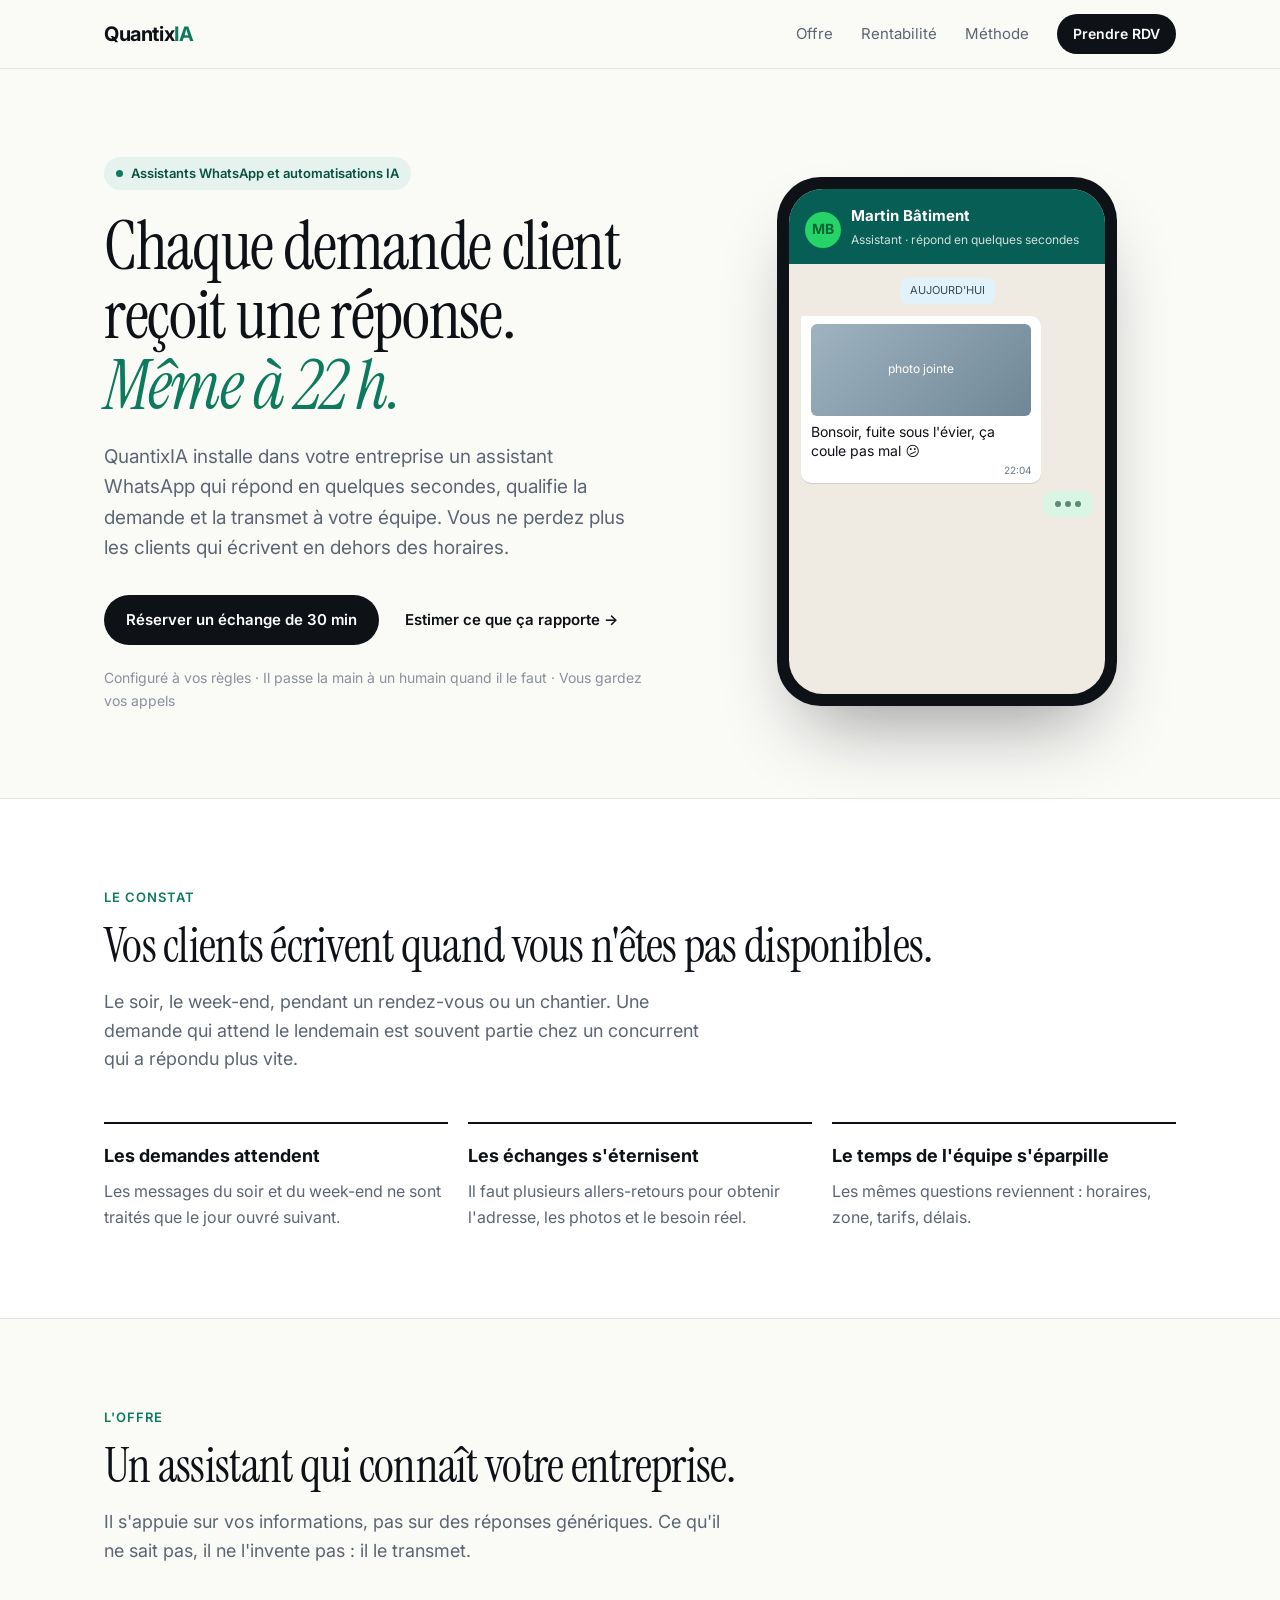
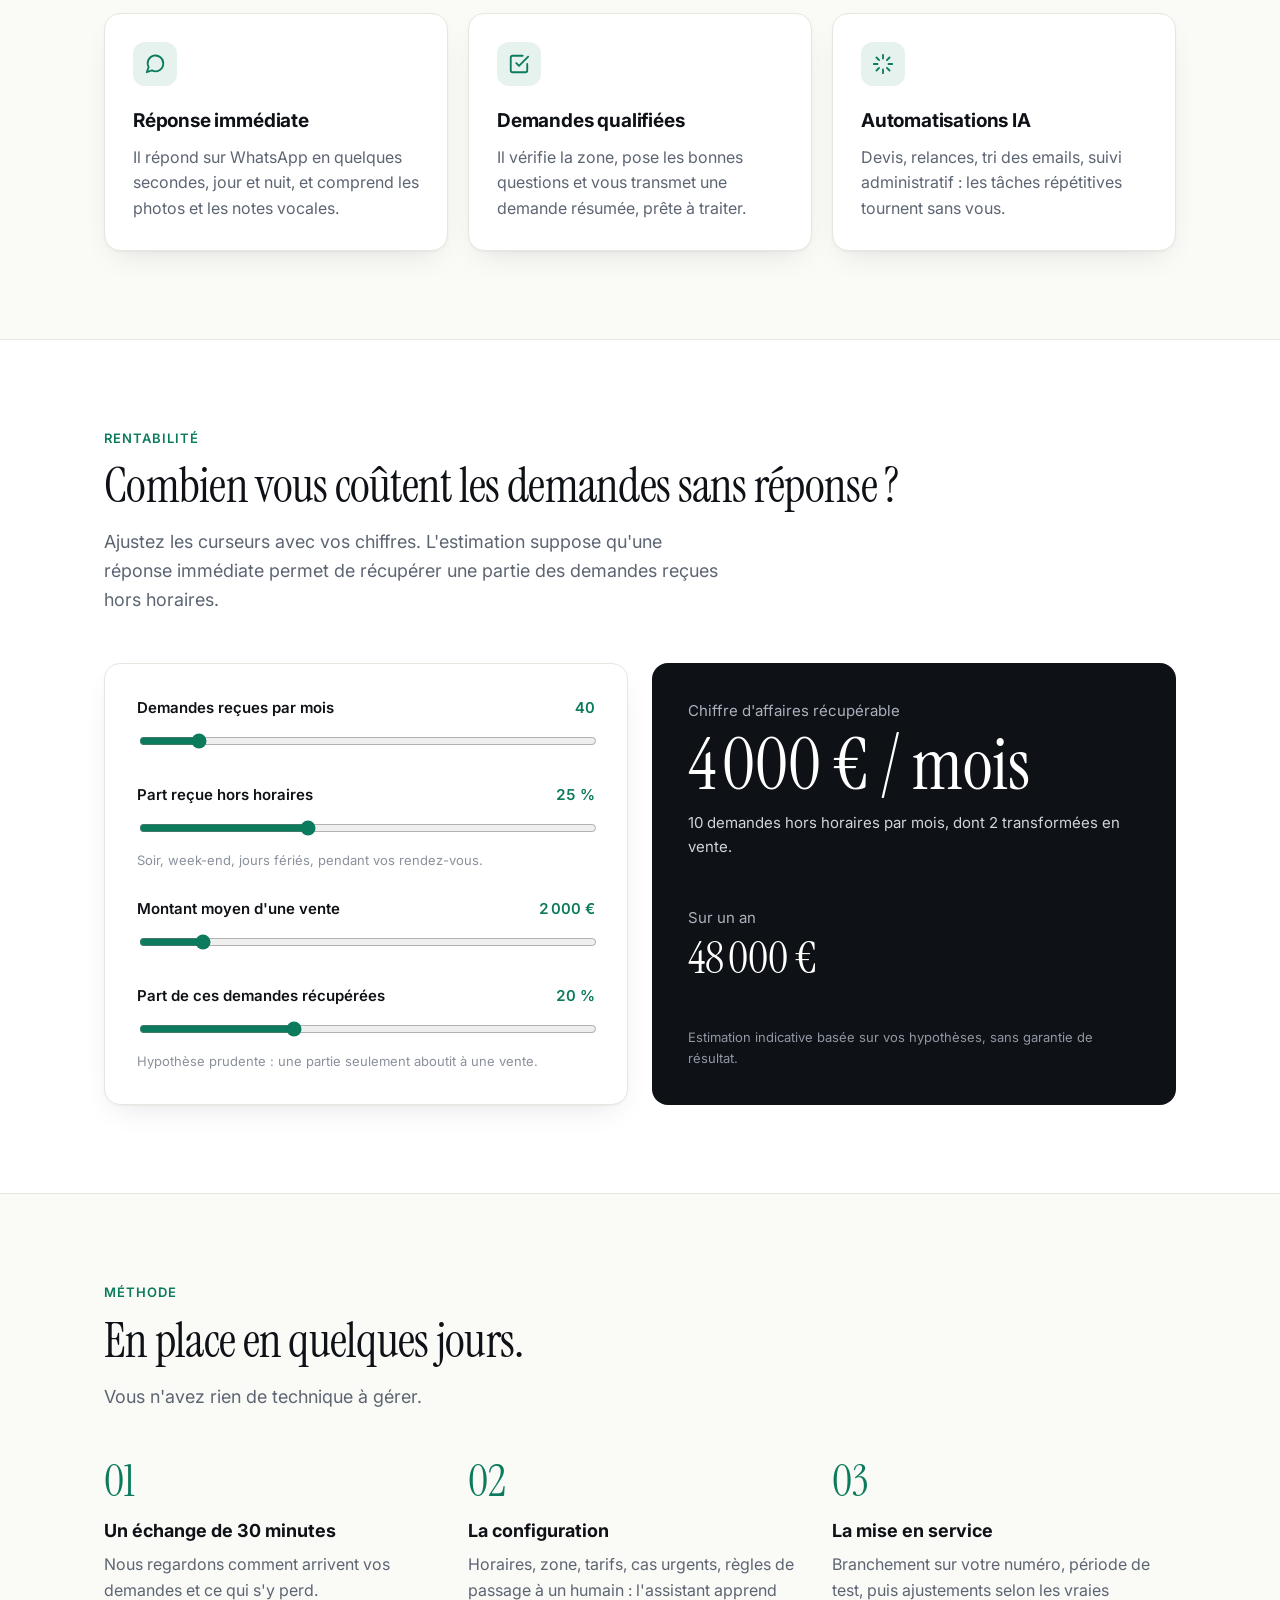
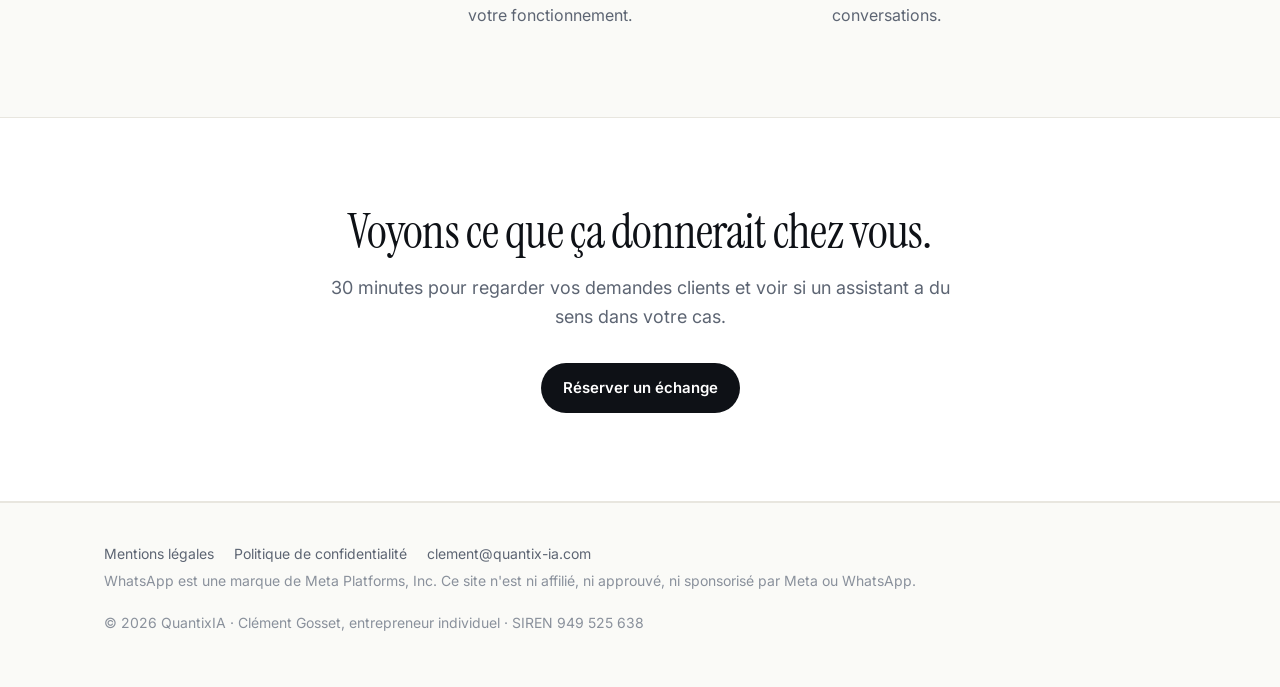
==== index.html @ ec6bc1fe "Site vitrine QuantixIA Co-Authored-By: Claude Opus 5.5 <noreply@anthropic.com>" ====
<!doctype html>
<html lang="fr">
<head>
  <meta charset="utf-8">
  <meta name="viewport" content="width=device-width, initial-scale=1">
  <title>QuantixIA · Assistants WhatsApp et automatisations IA pour PME</title>
  <meta name="description" content="QuantixIA installe dans les PME des assistants WhatsApp et des automatisations IA : réponse immédiate aux clients, qualification des demandes, transmission à votre équipe.">
  <link rel="preconnect" href="https://fonts.googleapis.com">
  <link rel="preconnect" href="https://fonts.gstatic.com" crossorigin>
  <link href="https://fonts.googleapis.com/css2?family=Inter:wght@400;500;600;700&family=Instrument+Serif:ital@0;1&display=swap" rel="stylesheet">
  <link rel="stylesheet" href="style.css">
</head>
<body>
  <header>
    <div class="wrap">
      <a class="logo" href="index.html">Quantix<span>IA</span></a>
      <nav>
        <a href="#offre">Offre</a>
        <a href="#calcul">Rentabilité</a>
        <a href="#methode">Méthode</a>
        <a class="btn small rdv" href="https://calendly.com/clement-quantix-ia/30min" target="_blank" rel="noopener">Prendre RDV</a>
      </nav>
    </div>
  </header>

  <main>
    <section class="hero">
      <div class="wrap">
        <div>
          <span class="eyebrow">Assistants WhatsApp et automatisations IA</span>
          <h1>Chaque demande client reçoit une réponse. <em>Même à 22 h.</em></h1>
          <p class="lead">QuantixIA installe dans votre entreprise un assistant WhatsApp qui répond en quelques secondes, qualifie la demande et la transmet à votre équipe. Vous ne perdez plus les clients qui écrivent en dehors des horaires.</p>
          <div class="cta-row">
            <a class="btn rdv" href="https://calendly.com/clement-quantix-ia/30min" target="_blank" rel="noopener">Réserver un échange de 30 min</a>
            <a class="btn-ghost" href="#calcul">Estimer ce que ça rapporte →</a>
          </div>
          <p class="reassure">Configuré à vos règles · Il passe la main à un humain quand il le faut · Vous gardez vos appels</p>
        </div>

        <div class="phone" aria-label="Exemple de conversation WhatsApp avec un assistant">
          <div class="screen">
            <div class="chat-head">
              <div class="avatar">MB</div>
              <div><strong>Martin Bâtiment</strong><small>Assistant · répond en quelques secondes</small></div>
            </div>
            <div class="chat" id="chat">
              <span class="day">AUJOURD'HUI</span>
              <div class="msg in photo"><div class="pic">photo jointe</div>Bonsoir, fuite sous l'évier, ça coule pas mal 😕<time>22:04</time></div>
              <div class="msg out">Bonsoir, je m'en occupe. Coupez d'abord l'arrivée d'eau sous l'évier ou au compteur, puis placez un récipient. Dans quelle commune êtes-vous ?<time>22:04</time></div>
              <div class="msg in">Courbevoie<time>22:05</time></div>
              <div class="msg out">C'est bien dans notre zone. D'après la photo, le joint du siphon semble en cause. Je peux vous proposer un passage demain à 8 h 30 ou 14 h, lequel vous convient ?<time>22:05</time></div>
              <div class="msg in">8 h 30 parfait<time>22:06</time></div>
              <div class="msg out">C'est noté pour demain 8 h 30. Le technicien a votre photo et votre adresse. Bonne soirée !<time>22:06</time></div>
              <div class="typing" id="typing"><i></i><i></i><i></i></div>
            </div>
          </div>
        </div>
      </div>
    </section>

    <section class="block alt">
      <div class="wrap">
        <p class="kicker">Le constat</p>
        <h2>Vos clients écrivent quand vous n'êtes pas disponibles.</h2>
        <p class="section-lead">Le soir, le week-end, pendant un rendez-vous ou un chantier. Une demande qui attend le lendemain est souvent partie chez un concurrent qui a répondu plus vite.</p>
        <div class="problem">
          <div><h3>Les demandes attendent</h3><p>Les messages du soir et du week-end ne sont traités que le jour ouvré suivant.</p></div>
          <div><h3>Les échanges s'éternisent</h3><p>Il faut plusieurs allers-retours pour obtenir l'adresse, les photos et le besoin réel.</p></div>
          <div><h3>Le temps de l'équipe s'éparpille</h3><p>Les mêmes questions reviennent : horaires, zone, tarifs, délais.</p></div>
        </div>
      </div>
    </section>

    <section class="block" id="offre">
      <div class="wrap">
        <p class="kicker">L'offre</p>
        <h2>Un assistant qui connaît votre entreprise.</h2>
        <p class="section-lead">Il s'appuie sur vos informations, pas sur des réponses génériques. Ce qu'il ne sait pas, il ne l'invente pas : il le transmet.</p>
        <div class="cards">
          <div class="card">
            <div class="icon"><svg viewBox="0 0 24 24" fill="none" stroke="currentColor" stroke-width="2" stroke-linecap="round" stroke-linejoin="round"><path d="M21 11.5a8.4 8.4 0 0 1-12.4 7.4L3 21l2.1-5.6A8.5 8.5 0 1 1 21 11.5z"/></svg></div>
            <h3>Réponse immédiate</h3>
            <p>Il répond sur WhatsApp en quelques secondes, jour et nuit, et comprend les photos et les notes vocales.</p>
          </div>
          <div class="card">
            <div class="icon"><svg viewBox="0 0 24 24" fill="none" stroke="currentColor" stroke-width="2" stroke-linecap="round" stroke-linejoin="round"><path d="M9 11l3 3L22 4"/><path d="M21 12v7a2 2 0 0 1-2 2H5a2 2 0 0 1-2-2V5a2 2 0 0 1 2-2h11"/></svg></div>
            <h3>Demandes qualifiées</h3>
            <p>Il vérifie la zone, pose les bonnes questions et vous transmet une demande résumée, prête à traiter.</p>
          </div>
          <div class="card">
            <div class="icon"><svg viewBox="0 0 24 24" fill="none" stroke="currentColor" stroke-width="2" stroke-linecap="round" stroke-linejoin="round"><path d="M12 2v4M12 18v4M4.9 4.9l2.8 2.8M16.3 16.3l2.8 2.8M2 12h4M18 12h4M4.9 19.1l2.8-2.8M16.3 7.7l2.8-2.8"/></svg></div>
            <h3>Automatisations IA</h3>
            <p>Devis, relances, tri des emails, suivi administratif : les tâches répétitives tournent sans vous.</p>
          </div>
        </div>
      </div>
    </section>

    <section class="block alt" id="calcul">
      <div class="wrap">
        <p class="kicker">Rentabilité</p>
        <h2>Combien vous coûtent les demandes sans réponse ?</h2>
        <p class="section-lead">Ajustez les curseurs avec vos chiffres. L'estimation suppose qu'une réponse immédiate permet de récupérer une partie des demandes reçues hors horaires.</p>
        <div class="calc">
          <div class="calc-inputs">
            <div class="field">
              <label for="demandes">Demandes reçues par mois <output id="o-demandes"></output></label>
              <input type="range" id="demandes" min="5" max="300" step="5" value="40">
            </div>
            <div class="field">
              <label for="hors">Part reçue hors horaires <output id="o-hors"></output></label>
              <input type="range" id="hors" min="5" max="60" step="5" value="25">
              <small>Soir, week-end, jours fériés, pendant vos rendez-vous.</small>
            </div>
            <div class="field">
              <label for="panier">Montant moyen d'une vente <output id="o-panier"></output></label>
              <input type="range" id="panier" min="100" max="15000" step="100" value="2000">
            </div>
            <div class="field">
              <label for="taux">Part de ces demandes récupérées <output id="o-taux"></output></label>
              <input type="range" id="taux" min="5" max="50" step="5" value="20">
              <small>Hypothèse prudente : une partie seulement aboutit à une vente.</small>
            </div>
          </div>
          <div class="calc-result">
            <div>
              <p class="label">Chiffre d'affaires récupérable</p>
              <div class="big" id="r-ca">0 €</div>
              <p class="detail" id="r-detail"></p>
            </div>
            <div>
              <p class="label">Sur un an</p>
              <div class="big" id="r-an" style="font-size: clamp(34px, 4vw, 44px)">0 €</div>
            </div>
            <p class="note">Estimation indicative basée sur vos hypothèses, sans garantie de résultat.</p>
          </div>
        </div>
      </div>
    </section>

    <section class="block" id="methode">
      <div class="wrap">
        <p class="kicker">Méthode</p>
        <h2>En place en quelques jours.</h2>
        <p class="section-lead">Vous n'avez rien de technique à gérer.</p>
        <div class="steps">
          <div class="step"><h3>Un échange de 30 minutes</h3><p>Nous regardons comment arrivent vos demandes et ce qui s'y perd.</p></div>
          <div class="step"><h3>La configuration</h3><p>Horaires, zone, tarifs, cas urgents, règles de passage à un humain : l'assistant apprend votre fonctionnement.</p></div>
          <div class="step"><h3>La mise en service</h3><p>Branchement sur votre numéro, période de test, puis ajustements selon les vraies conversations.</p></div>
        </div>
      </div>
    </section>

    <section class="block alt final">
      <div class="wrap">
        <h2>Voyons ce que ça donnerait chez vous.</h2>
        <p class="section-lead">30 minutes pour regarder vos demandes clients et voir si un assistant a du sens dans votre cas.</p>
        <a class="btn rdv" href="https://calendly.com/clement-quantix-ia/30min" target="_blank" rel="noopener">Réserver un échange</a>
      </div>
    </section>
  </main>

  <footer>
    <div class="wrap">
      <div>
        <p><a href="mentions-legales.html">Mentions légales</a><a href="politique-de-confidentialite.html">Politique de confidentialité</a><a href="mailto:clement@quantix-ia.com">clement@quantix-ia.com</a></p>
        <p>WhatsApp est une marque de Meta Platforms, Inc. Ce site n'est ni affilié, ni approuvé, ni sponsorisé par Meta ou WhatsApp.</p>
      </div>
      <p>© 2026 QuantixIA · Clément Gosset, entrepreneur individuel · SIREN 949 525 638</p>
    </div>
  </footer>

  <script>
    // Lien de réservation
    const LIEN_RDV = "https://calendly.com/clement-quantix-ia/30min";
    if (LIEN_RDV) document.querySelectorAll(".rdv").forEach(a => { a.href = LIEN_RDV; a.target = "_blank"; a.rel = "noopener"; });

    // Conversation animée dans le téléphone
    const msgs = [...document.querySelectorAll("#chat .msg")];
    const typing = document.getElementById("typing");
    const calme = matchMedia("(prefers-reduced-motion: reduce)").matches;
    if (calme) msgs.forEach(m => m.classList.add("show"));
    else {
      let i = 0;
      const suivant = () => {
        if (i >= msgs.length) { setTimeout(() => { msgs.forEach(m => m.classList.remove("show")); i = 0; setTimeout(suivant, 600); }, 5000); return; }
        const m = msgs[i];
        if (m.classList.contains("out")) {
          m.before(typing); typing.classList.add("show");
          setTimeout(() => { typing.classList.remove("show"); m.classList.add("show"); i++; setTimeout(suivant, 1400); }, 1100);
        } else { m.classList.add("show"); i++; setTimeout(suivant, 1200); }
      };
      setTimeout(suivant, 500);
    }

    // Calculateur de rentabilité
    const euros = n => Math.round(n).toLocaleString("fr-FR") + " €";
    const champs = ["demandes", "hors", "panier", "taux"].map(id => document.getElementById(id));
    const calculer = () => {
      const [d, h, p, t] = champs.map(c => Number(c.value));
      document.getElementById("o-demandes").textContent = d;
      document.getElementById("o-hors").textContent = h + " %";
      document.getElementById("o-panier").textContent = euros(p);
      document.getElementById("o-taux").textContent = t + " %";
      const horsHoraires = d * h / 100;
      const recuperees = horsHoraires * t / 100;
      document.getElementById("r-ca").textContent = euros(recuperees * p) + " / mois";
      document.getElementById("r-an").textContent = euros(recuperees * p * 12);
      document.getElementById("r-detail").textContent =
        `${horsHoraires.toLocaleString("fr-FR", { maximumFractionDigits: 1 })} demandes hors horaires par mois, dont ${recuperees.toLocaleString("fr-FR", { maximumFractionDigits: 1 })} transformées en vente.`;
    };
    champs.forEach(c => c.addEventListener("input", calculer));
    calculer();
  </script>
</body>
</html>
---- style.css ----
:root {
  --bg: #fafaf7;
  --surface: #ffffff;
  --ink: #0e1116;
  --muted: #5d6573;
  --faint: #8a919c;
  --line: #e8e6df;
  --accent: #0c7a5c;
  --accent-ink: #075340;
  --accent-soft: #e6f2ed;
  --bubble-in: #ffffff;
  --bubble-out: #d9f5e3;
  --chat-bg: #efeae2;
  --radius: 16px;
  --shadow: 0 1px 2px rgba(14, 17, 22, .04), 0 12px 32px -12px rgba(14, 17, 22, .12);
}

* { box-sizing: border-box; }
html { scroll-behavior: smooth; }

body {
  margin: 0;
  background: var(--bg);
  color: var(--ink);
  font-family: "Inter", system-ui, -apple-system, "Segoe UI", Roboto, sans-serif;
  font-size: 17px;
  line-height: 1.6;
  -webkit-font-smoothing: antialiased;
}

a { color: var(--accent); }
.wrap { max-width: 1120px; margin: 0 auto; padding: 0 24px; }

/* ---------- En-tête ---------- */
header {
  position: sticky; top: 0; z-index: 10;
  background: rgba(250, 250, 247, .85);
  backdrop-filter: saturate(160%) blur(10px);
  border-bottom: 1px solid var(--line);
}
header .wrap { display: flex; align-items: center; justify-content: space-between; height: 68px; gap: 16px; }
.logo { font-weight: 700; font-size: 20px; letter-spacing: -.02em; color: var(--ink); text-decoration: none; }
.logo span { color: var(--accent); }
nav { display: flex; align-items: center; gap: 28px; }
nav a { color: var(--muted); text-decoration: none; font-size: 15px; }
nav a:hover { color: var(--ink); }

.btn {
  display: inline-flex; align-items: center; gap: 8px;
  background: var(--ink); color: #fff; text-decoration: none;
  padding: 13px 22px; border-radius: 999px; font-weight: 600; font-size: 15px;
  transition: transform .15s ease, background .15s ease;
}
.btn:hover { background: #22272f; transform: translateY(-1px); }
.btn.small { padding: 9px 16px; font-size: 14px; }
nav .btn { color: #fff; }
.btn-ghost {
  display: inline-flex; align-items: center; padding: 13px 18px; color: var(--ink);
  text-decoration: none; font-weight: 600; font-size: 15px;
}
.btn-ghost:hover { color: var(--accent); }

/* ---------- Hero ---------- */
.hero { padding: 88px 0 72px; }
.hero .wrap { display: grid; grid-template-columns: 1.1fr .9fr; gap: 56px; align-items: center; }
.hero .wrap > *, .calc > *, .cards > *, .problem > *, .steps > * { min-width: 0; }
.eyebrow {
  display: inline-flex; align-items: center; gap: 8px;
  background: var(--accent-soft); color: var(--accent-ink);
  font-size: 13px; font-weight: 600; padding: 6px 12px; border-radius: 999px; margin-bottom: 22px;
}
.eyebrow::before { content: ""; width: 7px; height: 7px; border-radius: 50%; background: var(--accent); }
h1 {
  font-family: "Instrument Serif", Georgia, serif; font-weight: 400;
  font-size: clamp(42px, 6vw, 68px); line-height: 1.02; letter-spacing: -.02em; margin: 0 0 22px;
}
h1 em { font-style: italic; color: var(--accent); }
.lead { font-size: 19px; color: var(--muted); max-width: 540px; margin: 0 0 32px; }
.cta-row { display: flex; flex-wrap: wrap; gap: 8px; align-items: center; }
.reassure { margin-top: 22px; font-size: 14px; color: var(--faint); }

/* ---------- Téléphone ---------- */
.phone {
  width: 100%; max-width: 340px; margin: 0 auto;
  background: var(--ink); border-radius: 44px; padding: 12px;
  box-shadow: 0 40px 80px -30px rgba(14, 17, 22, .45);
}
.screen { background: var(--chat-bg); border-radius: 34px; overflow: hidden; }
.chat-head {
  background: #075e54; color: #fff; padding: 18px 16px 12px; display: flex; align-items: center; gap: 10px;
}
.avatar {
  width: 36px; height: 36px; border-radius: 50%; background: #25d366; color: #063;
  display: flex; align-items: center; justify-content: center; font-weight: 700; font-size: 14px;
}
.chat-head strong { display: block; font-size: 15px; line-height: 1.2; }
.chat-head small { font-size: 12px; opacity: .8; }
.chat { height: 430px; padding: 14px 12px; display: flex; flex-direction: column; gap: 8px; overflow: hidden; }
.day { align-self: center; background: #e1f2fb; color: #3b4a54; font-size: 11px; padding: 4px 10px; border-radius: 8px; margin-bottom: 4px; }
.msg {
  max-width: 82%; padding: 8px 10px 6px; border-radius: 10px; font-size: 14px; line-height: 1.4;
  box-shadow: 0 1px .5px rgba(0, 0, 0, .13);
  opacity: 0; transform: translateY(6px); transition: opacity .35s ease, transform .35s ease;
}
.msg.show { opacity: 1; transform: none; }
.msg time { display: block; text-align: right; font-size: 10px; color: #667781; margin-top: 2px; }
.msg.in { align-self: flex-start; background: var(--bubble-in); border-top-left-radius: 2px; }
.msg.out { align-self: flex-end; background: var(--bubble-out); border-top-right-radius: 2px; }
.msg.photo .pic {
  height: 92px; border-radius: 6px; margin-bottom: 6px;
  background: linear-gradient(135deg, #9fb3c0, #6f8796);
  display: flex; align-items: center; justify-content: center; color: #fff; font-size: 12px;
}
.typing { align-self: flex-end; background: var(--bubble-out); border-radius: 10px; padding: 10px 12px; display: none; gap: 4px; }
.typing.show { display: flex; }
.typing i { width: 6px; height: 6px; border-radius: 50%; background: #5b8a72; animation: blink 1.2s infinite; }
.typing i:nth-child(2) { animation-delay: .2s; }
.typing i:nth-child(3) { animation-delay: .4s; }
@keyframes blink { 0%, 60%, 100% { opacity: .25; } 30% { opacity: 1; } }

/* ---------- Sections ---------- */
section.block { padding: 88px 0; }
section.alt { background: var(--surface); border-top: 1px solid var(--line); border-bottom: 1px solid var(--line); }
.kicker { font-size: 13px; font-weight: 600; text-transform: uppercase; letter-spacing: .08em; color: var(--accent); margin: 0 0 12px; }
h2 {
  font-family: "Instrument Serif", Georgia, serif; font-weight: 400;
  font-size: clamp(34px, 4.4vw, 48px); line-height: 1.08; letter-spacing: -.015em; margin: 0 0 16px;
}
.section-lead { color: var(--muted); font-size: 18px; max-width: 620px; margin: 0 0 48px; }

.problem { display: grid; grid-template-columns: repeat(3, 1fr); gap: 20px; }
.problem div { border-top: 2px solid var(--ink); padding-top: 18px; }
.problem h3 { font-size: 18px; margin: 0 0 8px; }
.problem p { color: var(--muted); margin: 0; font-size: 16px; }

.cards { display: grid; grid-template-columns: repeat(3, 1fr); gap: 20px; }
.card {
  background: var(--bg); border: 1px solid var(--line); border-radius: var(--radius); padding: 28px;
}
section.block:not(.alt) .card { background: var(--surface); box-shadow: var(--shadow); }
.icon {
  width: 44px; height: 44px; border-radius: 12px; background: var(--accent-soft); color: var(--accent);
  display: flex; align-items: center; justify-content: center; margin-bottom: 20px;
}
.icon svg { width: 22px; height: 22px; }
.card h3 { font-size: 19px; margin: 0 0 8px; letter-spacing: -.01em; }
.card p { color: var(--muted); margin: 0; font-size: 16px; }

/* ---------- Calculateur ---------- */
.calc { display: grid; grid-template-columns: 1fr 1fr; gap: 24px; align-items: stretch; }
.calc-inputs { background: var(--surface); border: 1px solid var(--line); border-radius: var(--radius); padding: 32px; box-shadow: var(--shadow); }
.field { margin-bottom: 26px; }
.field:last-child { margin-bottom: 0; }
.field label { display: flex; justify-content: space-between; font-weight: 600; font-size: 15px; margin-bottom: 10px; }
.field output { color: var(--accent); font-variant-numeric: tabular-nums; }
.field small { display: block; color: var(--faint); font-size: 13px; margin-top: 6px; }
input[type=range] { width: 100%; accent-color: var(--accent); }
.calc-result {
  background: var(--ink); color: #fff; border-radius: var(--radius); padding: 36px;
  display: flex; flex-direction: column; justify-content: space-between; gap: 24px;
}
.calc-result .label { color: #aab2bd; font-size: 15px; margin: 0 0 6px; }
.big {
  font-family: "Instrument Serif", Georgia, serif; font-size: clamp(48px, 6vw, 72px); line-height: 1;
  font-variant-numeric: tabular-nums;
}
.calc-result .detail { color: #cfd5dc; font-size: 15px; margin: 10px 0 0; }
.calc-result .note { color: #8f98a3; font-size: 13px; margin: 0; }

/* ---------- Étapes ---------- */
.steps { display: grid; grid-template-columns: repeat(3, 1fr); gap: 20px; counter-reset: s; }
.step { counter-increment: s; }
.step::before {
  content: "0" counter(s); display: block;
  font-family: "Instrument Serif", Georgia, serif; font-size: 44px; color: var(--accent); line-height: 1; margin-bottom: 14px;
}
.step h3 { font-size: 18px; margin: 0 0 6px; }
.step p { color: var(--muted); margin: 0; font-size: 16px; }

/* ---------- CTA final ---------- */
.final { text-align: center; }
.final .section-lead { margin: 0 auto 32px; }

/* ---------- Pages légales ---------- */
.legal { max-width: 760px; }
.legal h1 { font-size: clamp(38px, 5vw, 52px); margin: 64px 0 8px; }
.legal h2 { font-family: inherit; font-weight: 700; font-size: 20px; letter-spacing: -.01em; margin: 36px 0 8px; }
.legal p, .legal li { color: #2b3038; }
.legal .maj { color: var(--faint); font-size: 15px; }

/* ---------- Pied de page ---------- */
footer { border-top: 1px solid var(--line); margin-top: 0; padding: 36px 0 48px; color: var(--faint); font-size: 14px; }
footer .wrap { display: flex; flex-wrap: wrap; justify-content: space-between; gap: 12px 32px; }
footer a { color: var(--muted); text-decoration: none; margin-right: 20px; }
footer a:hover { color: var(--ink); }
footer p { margin: 4px 0; }
.legal + footer, main.legal ~ footer { margin-top: 64px; }

/* ---------- Mobile ---------- */
@media (max-width: 880px) {
  .hero { padding: 56px 0 48px; }
  .hero .wrap, .calc { grid-template-columns: 1fr; }
  .problem, .cards, .steps { grid-template-columns: 1fr; }
  nav a:not(.btn) { display: none; }
  section.block { padding: 64px 0; }
}

@media (prefers-reduced-motion: reduce) {
  html { scroll-behavior: auto; }
  .msg { transition: none; }
  .typing i { animation: none; }
}
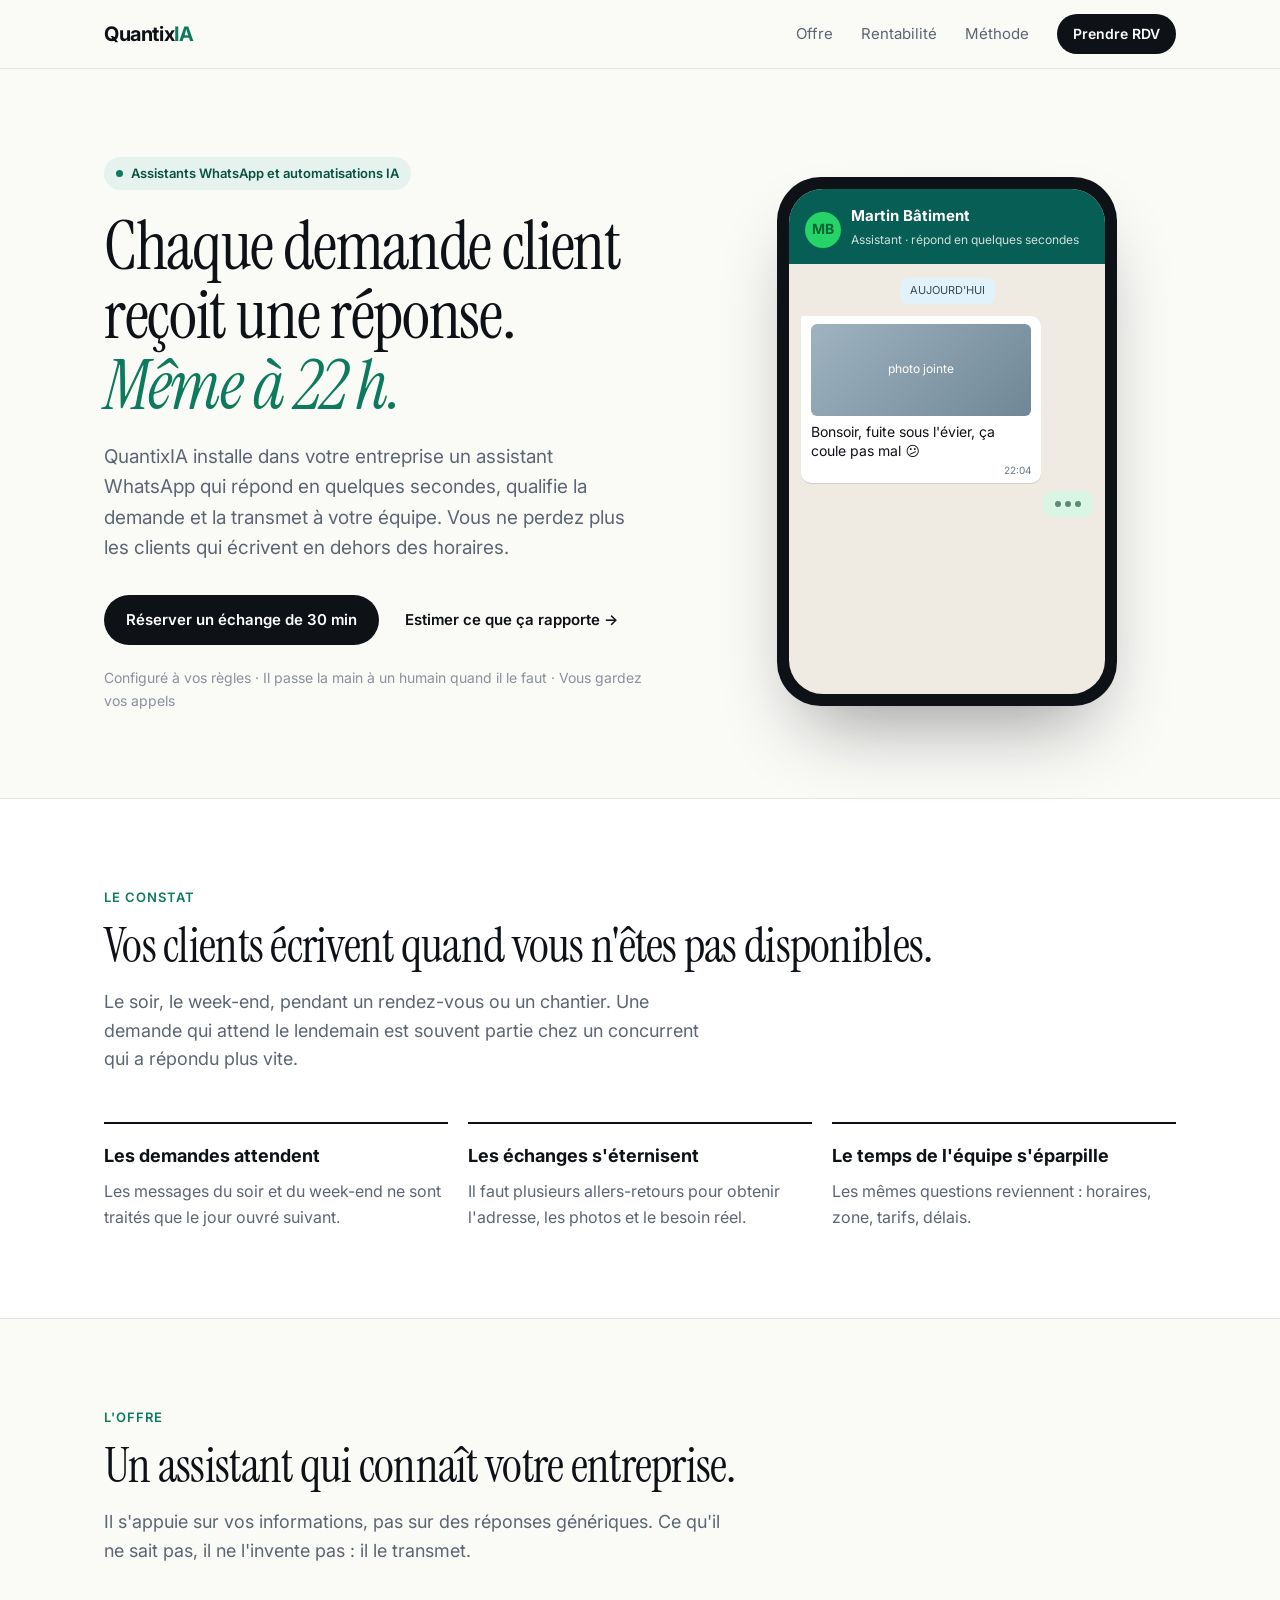
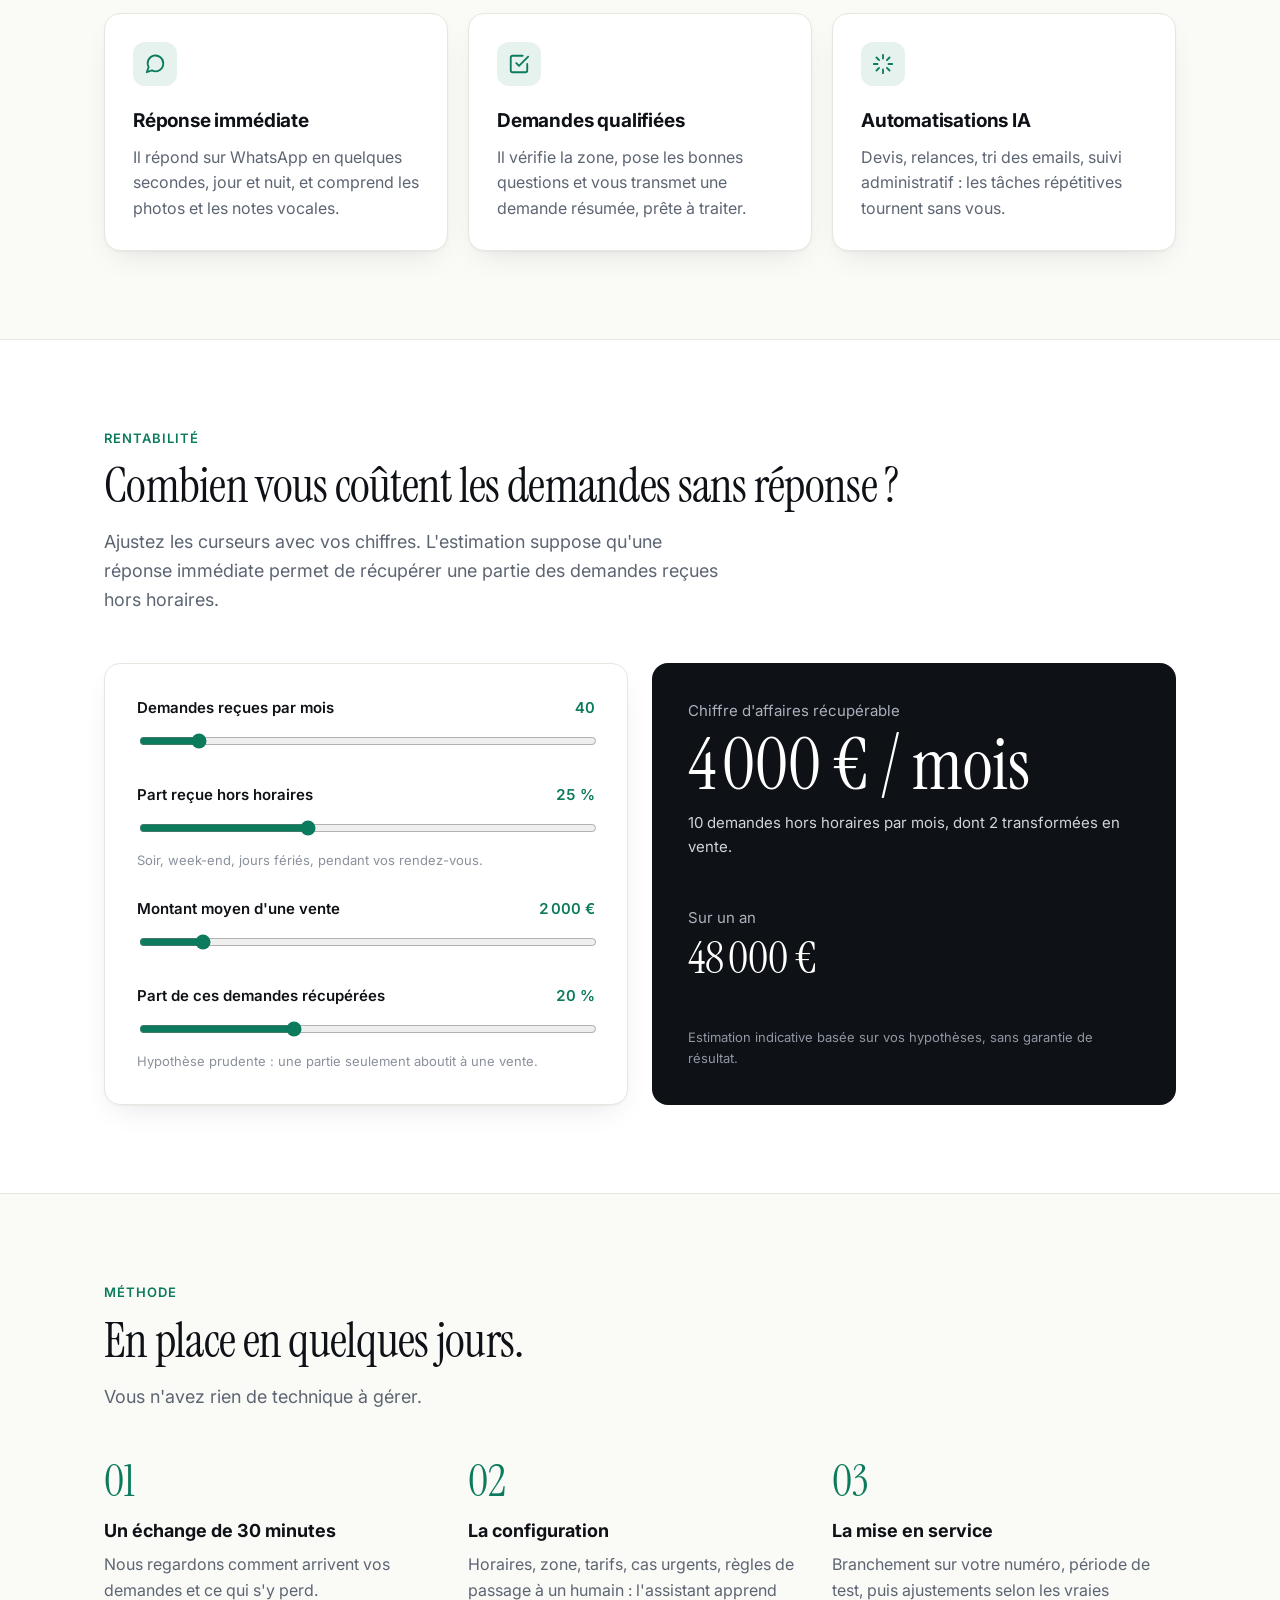
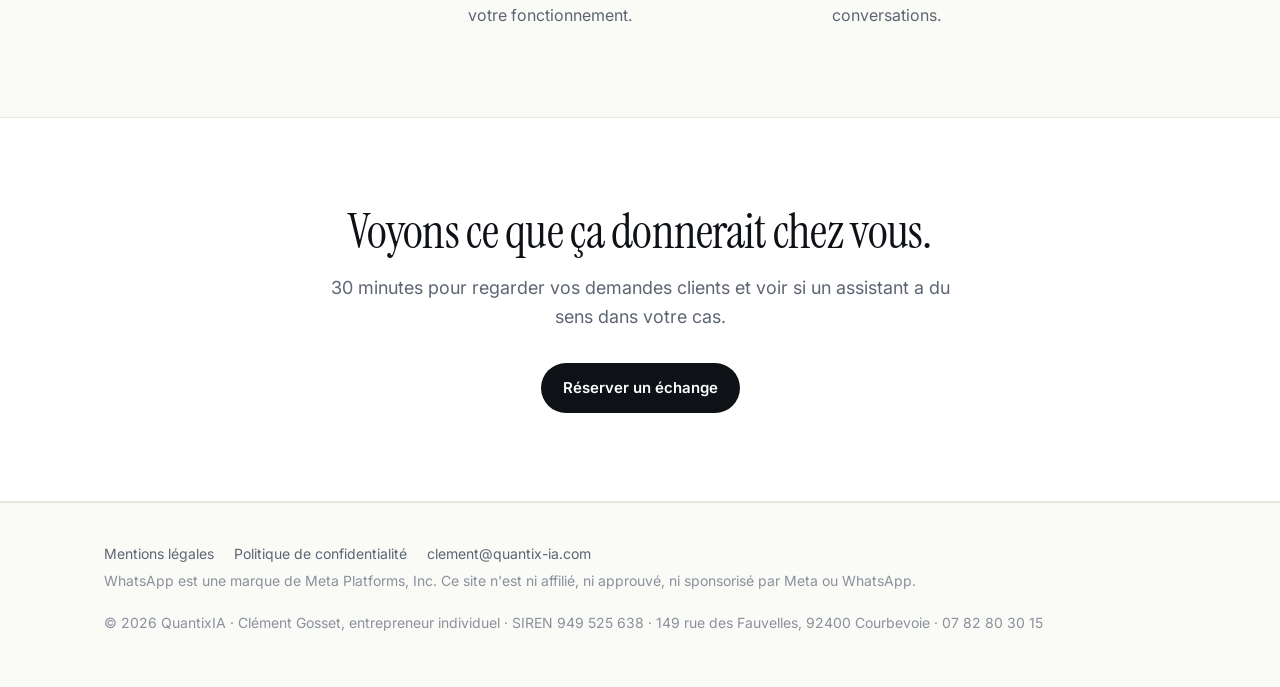
==== commit 76564eaa: "Adresse complète du siège et téléphone sur le site Co-Authored-By: Claude Opus 5.5 <noreply@anthropi" ====
--- a/index.html
+++ b/index.html
@@ -166,7 +166,7 @@
         <p><a href="mentions-legales.html">Mentions légales</a><a href="politique-de-confidentialite.html">Politique de confidentialité</a><a href="mailto:clement@quantix-ia.com">clement@quantix-ia.com</a></p>
         <p>WhatsApp est une marque de Meta Platforms, Inc. Ce site n'est ni affilié, ni approuvé, ni sponsorisé par Meta ou WhatsApp.</p>
       </div>
-      <p>© 2026 QuantixIA · Clément Gosset, entrepreneur individuel · SIREN 949 525 638</p>
+      <p>© 2026 QuantixIA · Clément Gosset, entrepreneur individuel · SIREN 949 525 638 · 149 rue des Fauvelles, 92400 Courbevoie · 07 82 80 30 15</p>
     </div>
   </footer>
 
--- a/style.css
+++ b/style.css
@@ -1,212 +1,212 @@
-:root {
-  --bg: #fafaf7;
-  --surface: #ffffff;
-  --ink: #0e1116;
-  --muted: #5d6573;
-  --faint: #8a919c;
-  --line: #e8e6df;
-  --accent: #0c7a5c;
-  --accent-ink: #075340;
-  --accent-soft: #e6f2ed;
-  --bubble-in: #ffffff;
-  --bubble-out: #d9f5e3;
-  --chat-bg: #efeae2;
-  --radius: 16px;
-  --shadow: 0 1px 2px rgba(14, 17, 22, .04), 0 12px 32px -12px rgba(14, 17, 22, .12);
-}
-
-* { box-sizing: border-box; }
-html { scroll-behavior: smooth; }
-
-body {
-  margin: 0;
-  background: var(--bg);
-  color: var(--ink);
-  font-family: "Inter", system-ui, -apple-system, "Segoe UI", Roboto, sans-serif;
-  font-size: 17px;
-  line-height: 1.6;
-  -webkit-font-smoothing: antialiased;
-}
-
-a { color: var(--accent); }
-.wrap { max-width: 1120px; margin: 0 auto; padding: 0 24px; }
-
-/* ---------- En-tête ---------- */
-header {
-  position: sticky; top: 0; z-index: 10;
-  background: rgba(250, 250, 247, .85);
-  backdrop-filter: saturate(160%) blur(10px);
-  border-bottom: 1px solid var(--line);
-}
-header .wrap { display: flex; align-items: center; justify-content: space-between; height: 68px; gap: 16px; }
-.logo { font-weight: 700; font-size: 20px; letter-spacing: -.02em; color: var(--ink); text-decoration: none; }
-.logo span { color: var(--accent); }
-nav { display: flex; align-items: center; gap: 28px; }
-nav a { color: var(--muted); text-decoration: none; font-size: 15px; }
-nav a:hover { color: var(--ink); }
-
-.btn {
-  display: inline-flex; align-items: center; gap: 8px;
-  background: var(--ink); color: #fff; text-decoration: none;
-  padding: 13px 22px; border-radius: 999px; font-weight: 600; font-size: 15px;
-  transition: transform .15s ease, background .15s ease;
-}
-.btn:hover { background: #22272f; transform: translateY(-1px); }
-.btn.small { padding: 9px 16px; font-size: 14px; }
-nav .btn { color: #fff; }
-.btn-ghost {
-  display: inline-flex; align-items: center; padding: 13px 18px; color: var(--ink);
-  text-decoration: none; font-weight: 600; font-size: 15px;
-}
-.btn-ghost:hover { color: var(--accent); }
-
-/* ---------- Hero ---------- */
-.hero { padding: 88px 0 72px; }
-.hero .wrap { display: grid; grid-template-columns: 1.1fr .9fr; gap: 56px; align-items: center; }
-.hero .wrap > *, .calc > *, .cards > *, .problem > *, .steps > * { min-width: 0; }
-.eyebrow {
-  display: inline-flex; align-items: center; gap: 8px;
-  background: var(--accent-soft); color: var(--accent-ink);
-  font-size: 13px; font-weight: 600; padding: 6px 12px; border-radius: 999px; margin-bottom: 22px;
-}
-.eyebrow::before { content: ""; width: 7px; height: 7px; border-radius: 50%; background: var(--accent); }
-h1 {
-  font-family: "Instrument Serif", Georgia, serif; font-weight: 400;
-  font-size: clamp(42px, 6vw, 68px); line-height: 1.02; letter-spacing: -.02em; margin: 0 0 22px;
-}
-h1 em { font-style: italic; color: var(--accent); }
-.lead { font-size: 19px; color: var(--muted); max-width: 540px; margin: 0 0 32px; }
-.cta-row { display: flex; flex-wrap: wrap; gap: 8px; align-items: center; }
-.reassure { margin-top: 22px; font-size: 14px; color: var(--faint); }
-
-/* ---------- Téléphone ---------- */
-.phone {
-  width: 100%; max-width: 340px; margin: 0 auto;
-  background: var(--ink); border-radius: 44px; padding: 12px;
-  box-shadow: 0 40px 80px -30px rgba(14, 17, 22, .45);
-}
-.screen { background: var(--chat-bg); border-radius: 34px; overflow: hidden; }
-.chat-head {
-  background: #075e54; color: #fff; padding: 18px 16px 12px; display: flex; align-items: center; gap: 10px;
-}
-.avatar {
-  width: 36px; height: 36px; border-radius: 50%; background: #25d366; color: #063;
-  display: flex; align-items: center; justify-content: center; font-weight: 700; font-size: 14px;
-}
-.chat-head strong { display: block; font-size: 15px; line-height: 1.2; }
-.chat-head small { font-size: 12px; opacity: .8; }
-.chat { height: 430px; padding: 14px 12px; display: flex; flex-direction: column; gap: 8px; overflow: hidden; }
-.day { align-self: center; background: #e1f2fb; color: #3b4a54; font-size: 11px; padding: 4px 10px; border-radius: 8px; margin-bottom: 4px; }
-.msg {
-  max-width: 82%; padding: 8px 10px 6px; border-radius: 10px; font-size: 14px; line-height: 1.4;
-  box-shadow: 0 1px .5px rgba(0, 0, 0, .13);
-  opacity: 0; transform: translateY(6px); transition: opacity .35s ease, transform .35s ease;
-}
-.msg.show { opacity: 1; transform: none; }
-.msg time { display: block; text-align: right; font-size: 10px; color: #667781; margin-top: 2px; }
-.msg.in { align-self: flex-start; background: var(--bubble-in); border-top-left-radius: 2px; }
-.msg.out { align-self: flex-end; background: var(--bubble-out); border-top-right-radius: 2px; }
-.msg.photo .pic {
-  height: 92px; border-radius: 6px; margin-bottom: 6px;
-  background: linear-gradient(135deg, #9fb3c0, #6f8796);
-  display: flex; align-items: center; justify-content: center; color: #fff; font-size: 12px;
-}
-.typing { align-self: flex-end; background: var(--bubble-out); border-radius: 10px; padding: 10px 12px; display: none; gap: 4px; }
-.typing.show { display: flex; }
-.typing i { width: 6px; height: 6px; border-radius: 50%; background: #5b8a72; animation: blink 1.2s infinite; }
-.typing i:nth-child(2) { animation-delay: .2s; }
-.typing i:nth-child(3) { animation-delay: .4s; }
-@keyframes blink { 0%, 60%, 100% { opacity: .25; } 30% { opacity: 1; } }
-
-/* ---------- Sections ---------- */
-section.block { padding: 88px 0; }
-section.alt { background: var(--surface); border-top: 1px solid var(--line); border-bottom: 1px solid var(--line); }
-.kicker { font-size: 13px; font-weight: 600; text-transform: uppercase; letter-spacing: .08em; color: var(--accent); margin: 0 0 12px; }
-h2 {
-  font-family: "Instrument Serif", Georgia, serif; font-weight: 400;
-  font-size: clamp(34px, 4.4vw, 48px); line-height: 1.08; letter-spacing: -.015em; margin: 0 0 16px;
-}
-.section-lead { color: var(--muted); font-size: 18px; max-width: 620px; margin: 0 0 48px; }
-
-.problem { display: grid; grid-template-columns: repeat(3, 1fr); gap: 20px; }
-.problem div { border-top: 2px solid var(--ink); padding-top: 18px; }
-.problem h3 { font-size: 18px; margin: 0 0 8px; }
-.problem p { color: var(--muted); margin: 0; font-size: 16px; }
-
-.cards { display: grid; grid-template-columns: repeat(3, 1fr); gap: 20px; }
-.card {
-  background: var(--bg); border: 1px solid var(--line); border-radius: var(--radius); padding: 28px;
-}
-section.block:not(.alt) .card { background: var(--surface); box-shadow: var(--shadow); }
-.icon {
-  width: 44px; height: 44px; border-radius: 12px; background: var(--accent-soft); color: var(--accent);
-  display: flex; align-items: center; justify-content: center; margin-bottom: 20px;
-}
-.icon svg { width: 22px; height: 22px; }
-.card h3 { font-size: 19px; margin: 0 0 8px; letter-spacing: -.01em; }
-.card p { color: var(--muted); margin: 0; font-size: 16px; }
-
-/* ---------- Calculateur ---------- */
-.calc { display: grid; grid-template-columns: 1fr 1fr; gap: 24px; align-items: stretch; }
-.calc-inputs { background: var(--surface); border: 1px solid var(--line); border-radius: var(--radius); padding: 32px; box-shadow: var(--shadow); }
-.field { margin-bottom: 26px; }
-.field:last-child { margin-bottom: 0; }
-.field label { display: flex; justify-content: space-between; font-weight: 600; font-size: 15px; margin-bottom: 10px; }
-.field output { color: var(--accent); font-variant-numeric: tabular-nums; }
-.field small { display: block; color: var(--faint); font-size: 13px; margin-top: 6px; }
-input[type=range] { width: 100%; accent-color: var(--accent); }
-.calc-result {
-  background: var(--ink); color: #fff; border-radius: var(--radius); padding: 36px;
-  display: flex; flex-direction: column; justify-content: space-between; gap: 24px;
-}
-.calc-result .label { color: #aab2bd; font-size: 15px; margin: 0 0 6px; }
-.big {
-  font-family: "Instrument Serif", Georgia, serif; font-size: clamp(48px, 6vw, 72px); line-height: 1;
-  font-variant-numeric: tabular-nums;
-}
-.calc-result .detail { color: #cfd5dc; font-size: 15px; margin: 10px 0 0; }
-.calc-result .note { color: #8f98a3; font-size: 13px; margin: 0; }
-
-/* ---------- Étapes ---------- */
-.steps { display: grid; grid-template-columns: repeat(3, 1fr); gap: 20px; counter-reset: s; }
-.step { counter-increment: s; }
-.step::before {
-  content: "0" counter(s); display: block;
-  font-family: "Instrument Serif", Georgia, serif; font-size: 44px; color: var(--accent); line-height: 1; margin-bottom: 14px;
-}
-.step h3 { font-size: 18px; margin: 0 0 6px; }
-.step p { color: var(--muted); margin: 0; font-size: 16px; }
-
-/* ---------- CTA final ---------- */
-.final { text-align: center; }
-.final .section-lead { margin: 0 auto 32px; }
-
-/* ---------- Pages légales ---------- */
-.legal { max-width: 760px; }
-.legal h1 { font-size: clamp(38px, 5vw, 52px); margin: 64px 0 8px; }
-.legal h2 { font-family: inherit; font-weight: 700; font-size: 20px; letter-spacing: -.01em; margin: 36px 0 8px; }
-.legal p, .legal li { color: #2b3038; }
-.legal .maj { color: var(--faint); font-size: 15px; }
-
-/* ---------- Pied de page ---------- */
-footer { border-top: 1px solid var(--line); margin-top: 0; padding: 36px 0 48px; color: var(--faint); font-size: 14px; }
-footer .wrap { display: flex; flex-wrap: wrap; justify-content: space-between; gap: 12px 32px; }
-footer a { color: var(--muted); text-decoration: none; margin-right: 20px; }
-footer a:hover { color: var(--ink); }
-footer p { margin: 4px 0; }
-.legal + footer, main.legal ~ footer { margin-top: 64px; }
-
-/* ---------- Mobile ---------- */
-@media (max-width: 880px) {
-  .hero { padding: 56px 0 48px; }
-  .hero .wrap, .calc { grid-template-columns: 1fr; }
-  .problem, .cards, .steps { grid-template-columns: 1fr; }
-  nav a:not(.btn) { display: none; }
-  section.block { padding: 64px 0; }
-}
-
-@media (prefers-reduced-motion: reduce) {
-  html { scroll-behavior: auto; }
-  .msg { transition: none; }
-  .typing i { animation: none; }
-}
+:root {
+  --bg: #fafaf7;
+  --surface: #ffffff;
+  --ink: #0e1116;
+  --muted: #5d6573;
+  --faint: #8a919c;
+  --line: #e8e6df;
+  --accent: #0c7a5c;
+  --accent-ink: #075340;
+  --accent-soft: #e6f2ed;
+  --bubble-in: #ffffff;
+  --bubble-out: #d9f5e3;
+  --chat-bg: #efeae2;
+  --radius: 16px;
+  --shadow: 0 1px 2px rgba(14, 17, 22, .04), 0 12px 32px -12px rgba(14, 17, 22, .12);
+}
+
+* { box-sizing: border-box; }
+html { scroll-behavior: smooth; }
+
+body {
+  margin: 0;
+  background: var(--bg);
+  color: var(--ink);
+  font-family: "Inter", system-ui, -apple-system, "Segoe UI", Roboto, sans-serif;
+  font-size: 17px;
+  line-height: 1.6;
+  -webkit-font-smoothing: antialiased;
+}
+
+a { color: var(--accent); }
+.wrap { max-width: 1120px; margin: 0 auto; padding: 0 24px; }
+
+/* ---------- En-tête ---------- */
+header {
+  position: sticky; top: 0; z-index: 10;
+  background: rgba(250, 250, 247, .85);
+  backdrop-filter: saturate(160%) blur(10px);
+  border-bottom: 1px solid var(--line);
+}
+header .wrap { display: flex; align-items: center; justify-content: space-between; height: 68px; gap: 16px; }
+.logo { font-weight: 700; font-size: 20px; letter-spacing: -.02em; color: var(--ink); text-decoration: none; }
+.logo span { color: var(--accent); }
+nav { display: flex; align-items: center; gap: 28px; }
+nav a { color: var(--muted); text-decoration: none; font-size: 15px; }
+nav a:hover { color: var(--ink); }
+
+.btn {
+  display: inline-flex; align-items: center; gap: 8px;
+  background: var(--ink); color: #fff; text-decoration: none;
+  padding: 13px 22px; border-radius: 999px; font-weight: 600; font-size: 15px;
+  transition: transform .15s ease, background .15s ease;
+}
+.btn:hover { background: #22272f; transform: translateY(-1px); }
+.btn.small { padding: 9px 16px; font-size: 14px; }
+nav .btn { color: #fff; }
+.btn-ghost {
+  display: inline-flex; align-items: center; padding: 13px 18px; color: var(--ink);
+  text-decoration: none; font-weight: 600; font-size: 15px;
+}
+.btn-ghost:hover { color: var(--accent); }
+
+/* ---------- Hero ---------- */
+.hero { padding: 88px 0 72px; }
+.hero .wrap { display: grid; grid-template-columns: 1.1fr .9fr; gap: 56px; align-items: center; }
+.hero .wrap > *, .calc > *, .cards > *, .problem > *, .steps > * { min-width: 0; }
+.eyebrow {
+  display: inline-flex; align-items: center; gap: 8px;
+  background: var(--accent-soft); color: var(--accent-ink);
+  font-size: 13px; font-weight: 600; padding: 6px 12px; border-radius: 999px; margin-bottom: 22px;
+}
+.eyebrow::before { content: ""; width: 7px; height: 7px; border-radius: 50%; background: var(--accent); }
+h1 {
+  font-family: "Instrument Serif", Georgia, serif; font-weight: 400;
+  font-size: clamp(42px, 6vw, 68px); line-height: 1.02; letter-spacing: -.02em; margin: 0 0 22px;
+}
+h1 em { font-style: italic; color: var(--accent); }
+.lead { font-size: 19px; color: var(--muted); max-width: 540px; margin: 0 0 32px; }
+.cta-row { display: flex; flex-wrap: wrap; gap: 8px; align-items: center; }
+.reassure { margin-top: 22px; font-size: 14px; color: var(--faint); }
+
+/* ---------- Téléphone ---------- */
+.phone {
+  width: 100%; max-width: 340px; margin: 0 auto;
+  background: var(--ink); border-radius: 44px; padding: 12px;
+  box-shadow: 0 40px 80px -30px rgba(14, 17, 22, .45);
+}
+.screen { background: var(--chat-bg); border-radius: 34px; overflow: hidden; }
+.chat-head {
+  background: #075e54; color: #fff; padding: 18px 16px 12px; display: flex; align-items: center; gap: 10px;
+}
+.avatar {
+  width: 36px; height: 36px; border-radius: 50%; background: #25d366; color: #063;
+  display: flex; align-items: center; justify-content: center; font-weight: 700; font-size: 14px;
+}
+.chat-head strong { display: block; font-size: 15px; line-height: 1.2; }
+.chat-head small { font-size: 12px; opacity: .8; }
+.chat { height: 430px; padding: 14px 12px; display: flex; flex-direction: column; gap: 8px; overflow: hidden; }
+.day { align-self: center; background: #e1f2fb; color: #3b4a54; font-size: 11px; padding: 4px 10px; border-radius: 8px; margin-bottom: 4px; }
+.msg {
+  max-width: 82%; padding: 8px 10px 6px; border-radius: 10px; font-size: 14px; line-height: 1.4;
+  box-shadow: 0 1px .5px rgba(0, 0, 0, .13);
+  opacity: 0; transform: translateY(6px); transition: opacity .35s ease, transform .35s ease;
+}
+.msg.show { opacity: 1; transform: none; }
+.msg time { display: block; text-align: right; font-size: 10px; color: #667781; margin-top: 2px; }
+.msg.in { align-self: flex-start; background: var(--bubble-in); border-top-left-radius: 2px; }
+.msg.out { align-self: flex-end; background: var(--bubble-out); border-top-right-radius: 2px; }
+.msg.photo .pic {
+  height: 92px; border-radius: 6px; margin-bottom: 6px;
+  background: linear-gradient(135deg, #9fb3c0, #6f8796);
+  display: flex; align-items: center; justify-content: center; color: #fff; font-size: 12px;
+}
+.typing { align-self: flex-end; background: var(--bubble-out); border-radius: 10px; padding: 10px 12px; display: none; gap: 4px; }
+.typing.show { display: flex; }
+.typing i { width: 6px; height: 6px; border-radius: 50%; background: #5b8a72; animation: blink 1.2s infinite; }
+.typing i:nth-child(2) { animation-delay: .2s; }
+.typing i:nth-child(3) { animation-delay: .4s; }
+@keyframes blink { 0%, 60%, 100% { opacity: .25; } 30% { opacity: 1; } }
+
+/* ---------- Sections ---------- */
+section.block { padding: 88px 0; }
+section.alt { background: var(--surface); border-top: 1px solid var(--line); border-bottom: 1px solid var(--line); }
+.kicker { font-size: 13px; font-weight: 600; text-transform: uppercase; letter-spacing: .08em; color: var(--accent); margin: 0 0 12px; }
+h2 {
+  font-family: "Instrument Serif", Georgia, serif; font-weight: 400;
+  font-size: clamp(34px, 4.4vw, 48px); line-height: 1.08; letter-spacing: -.015em; margin: 0 0 16px;
+}
+.section-lead { color: var(--muted); font-size: 18px; max-width: 620px; margin: 0 0 48px; }
+
+.problem { display: grid; grid-template-columns: repeat(3, 1fr); gap: 20px; }
+.problem div { border-top: 2px solid var(--ink); padding-top: 18px; }
+.problem h3 { font-size: 18px; margin: 0 0 8px; }
+.problem p { color: var(--muted); margin: 0; font-size: 16px; }
+
+.cards { display: grid; grid-template-columns: repeat(3, 1fr); gap: 20px; }
+.card {
+  background: var(--bg); border: 1px solid var(--line); border-radius: var(--radius); padding: 28px;
+}
+section.block:not(.alt) .card { background: var(--surface); box-shadow: var(--shadow); }
+.icon {
+  width: 44px; height: 44px; border-radius: 12px; background: var(--accent-soft); color: var(--accent);
+  display: flex; align-items: center; justify-content: center; margin-bottom: 20px;
+}
+.icon svg { width: 22px; height: 22px; }
+.card h3 { font-size: 19px; margin: 0 0 8px; letter-spacing: -.01em; }
+.card p { color: var(--muted); margin: 0; font-size: 16px; }
+
+/* ---------- Calculateur ---------- */
+.calc { display: grid; grid-template-columns: 1fr 1fr; gap: 24px; align-items: stretch; }
+.calc-inputs { background: var(--surface); border: 1px solid var(--line); border-radius: var(--radius); padding: 32px; box-shadow: var(--shadow); }
+.field { margin-bottom: 26px; }
+.field:last-child { margin-bottom: 0; }
+.field label { display: flex; justify-content: space-between; font-weight: 600; font-size: 15px; margin-bottom: 10px; }
+.field output { color: var(--accent); font-variant-numeric: tabular-nums; }
+.field small { display: block; color: var(--faint); font-size: 13px; margin-top: 6px; }
+input[type=range] { width: 100%; accent-color: var(--accent); }
+.calc-result {
+  background: var(--ink); color: #fff; border-radius: var(--radius); padding: 36px;
+  display: flex; flex-direction: column; justify-content: space-between; gap: 24px;
+}
+.calc-result .label { color: #aab2bd; font-size: 15px; margin: 0 0 6px; }
+.big {
+  font-family: "Instrument Serif", Georgia, serif; font-size: clamp(48px, 6vw, 72px); line-height: 1;
+  font-variant-numeric: tabular-nums;
+}
+.calc-result .detail { color: #cfd5dc; font-size: 15px; margin: 10px 0 0; }
+.calc-result .note { color: #8f98a3; font-size: 13px; margin: 0; }
+
+/* ---------- Étapes ---------- */
+.steps { display: grid; grid-template-columns: repeat(3, 1fr); gap: 20px; counter-reset: s; }
+.step { counter-increment: s; }
+.step::before {
+  content: "0" counter(s); display: block;
+  font-family: "Instrument Serif", Georgia, serif; font-size: 44px; color: var(--accent); line-height: 1; margin-bottom: 14px;
+}
+.step h3 { font-size: 18px; margin: 0 0 6px; }
+.step p { color: var(--muted); margin: 0; font-size: 16px; }
+
+/* ---------- CTA final ---------- */
+.final { text-align: center; }
+.final .section-lead { margin: 0 auto 32px; }
+
+/* ---------- Pages légales ---------- */
+.legal { max-width: 760px; }
+.legal h1 { font-size: clamp(38px, 5vw, 52px); margin: 64px 0 8px; }
+.legal h2 { font-family: inherit; font-weight: 700; font-size: 20px; letter-spacing: -.01em; margin: 36px 0 8px; }
+.legal p, .legal li { color: #2b3038; }
+.legal .maj { color: var(--faint); font-size: 15px; }
+
+/* ---------- Pied de page ---------- */
+footer { border-top: 1px solid var(--line); margin-top: 0; padding: 36px 0 48px; color: var(--faint); font-size: 14px; }
+footer .wrap { display: flex; flex-wrap: wrap; justify-content: space-between; gap: 12px 32px; }
+footer a { color: var(--muted); text-decoration: none; margin-right: 20px; }
+footer a:hover { color: var(--ink); }
+footer p { margin: 4px 0; }
+.legal + footer, main.legal ~ footer { margin-top: 64px; }
+
+/* ---------- Mobile ---------- */
+@media (max-width: 880px) {
+  .hero { padding: 56px 0 48px; }
+  .hero .wrap, .calc { grid-template-columns: 1fr; }
+  .problem, .cards, .steps { grid-template-columns: 1fr; }
+  nav a:not(.btn) { display: none; }
+  section.block { padding: 64px 0; }
+}
+
+@media (prefers-reduced-motion: reduce) {
+  html { scroll-behavior: auto; }
+  .msg { transition: none; }
+  .typing i { animation: none; }
+}
